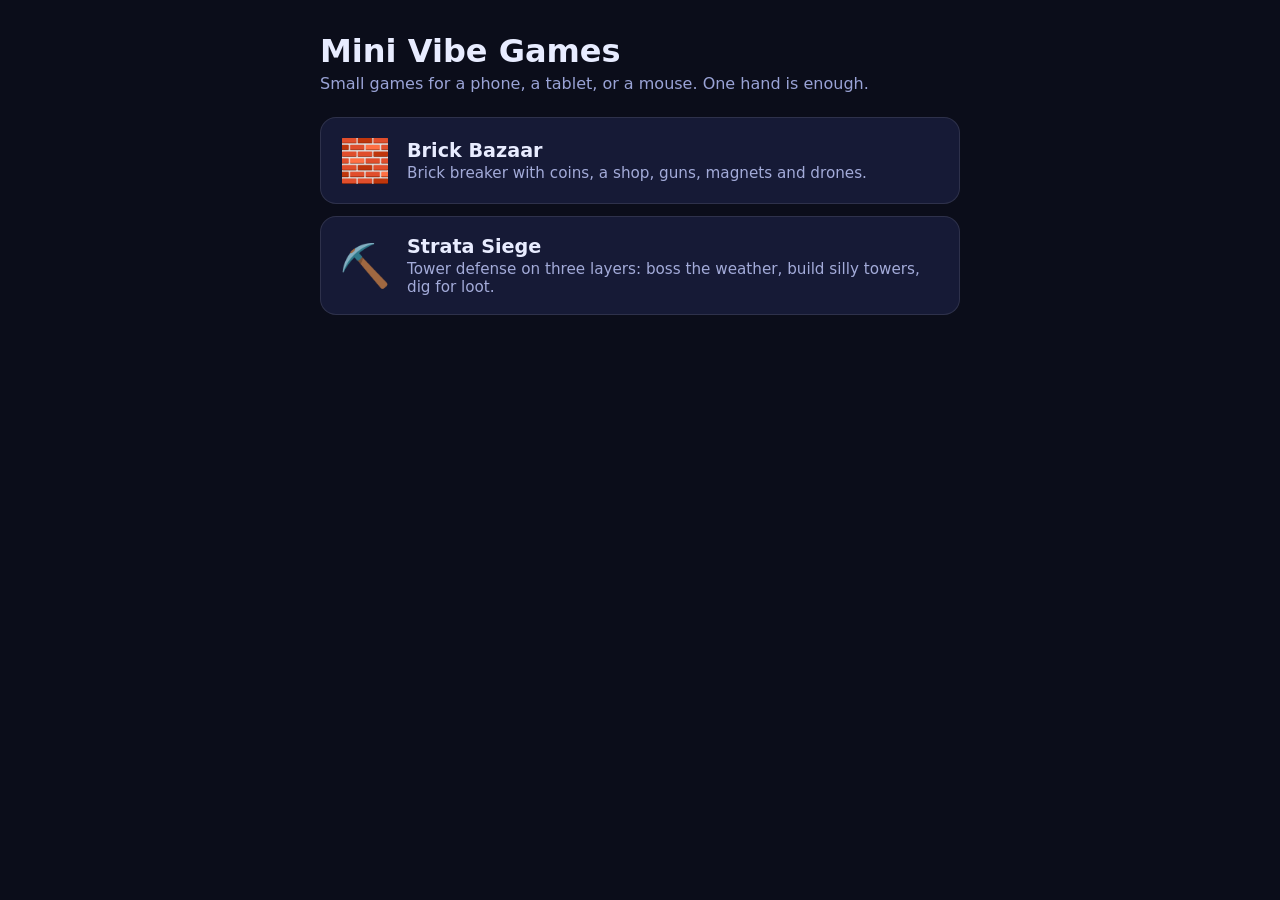
==== index.html @ 686770f0 "Add Strata Siege: three-layer tower defense with weather, digging and a gem shop Sky: a movable clou" ====
<!doctype html>
<html lang="en">
<head>
<meta charset="utf-8">
<meta name="viewport" content="width=device-width, initial-scale=1, viewport-fit=cover">
<meta name="theme-color" content="#0b0d1a">
<title>Mini Vibe Games</title>
<style>
  :root { color-scheme: dark; }
  body { margin: 0; min-height: 100vh; background: #0b0d1a; color: #e8ecff;
    font-family: system-ui, -apple-system, "Segoe UI", Roboto, sans-serif; }
  main { max-width: 640px; margin: 0 auto; padding: 32px 16px; }
  h1 { font-size: 2rem; margin: 0 0 4px; }
  p { color: #9aa3d6; margin: 0 0 24px; }
  a.game { display: flex; gap: 16px; align-items: center; padding: 18px; border-radius: 16px;
    background: #161a36; border: 1px solid #ffffff1a; color: inherit; text-decoration: none; margin-bottom: 12px; }
  a.game:active { transform: scale(0.98); }
  .icon { font-size: 2.6rem; }
  .name { font-weight: 800; font-size: 1.2rem; }
  .desc { color: #a3abd9; font-size: 0.95rem; margin-top: 2px; }
</style>
</head>
<body>
<main>
  <h1>Mini Vibe Games</h1>
  <p>Small games for a phone, a tablet, or a mouse. One hand is enough.</p>
  <a class="game" href="brick-bazaar/">
    <span class="icon">🧱</span>
    <span><span class="name">Brick Bazaar</span>
      <span class="desc" style="display:block">Brick breaker with coins, a shop, guns, magnets and drones.</span></span>
  </a>
  <a class="game" href="strata-siege/">
    <span class="icon">⛏️</span>
    <span><span class="name">Strata Siege</span>
      <span class="desc" style="display:block">Tower defense on three layers: boss the weather, build silly towers, dig for loot.</span></span>
  </a>
</main>
</body>
</html>
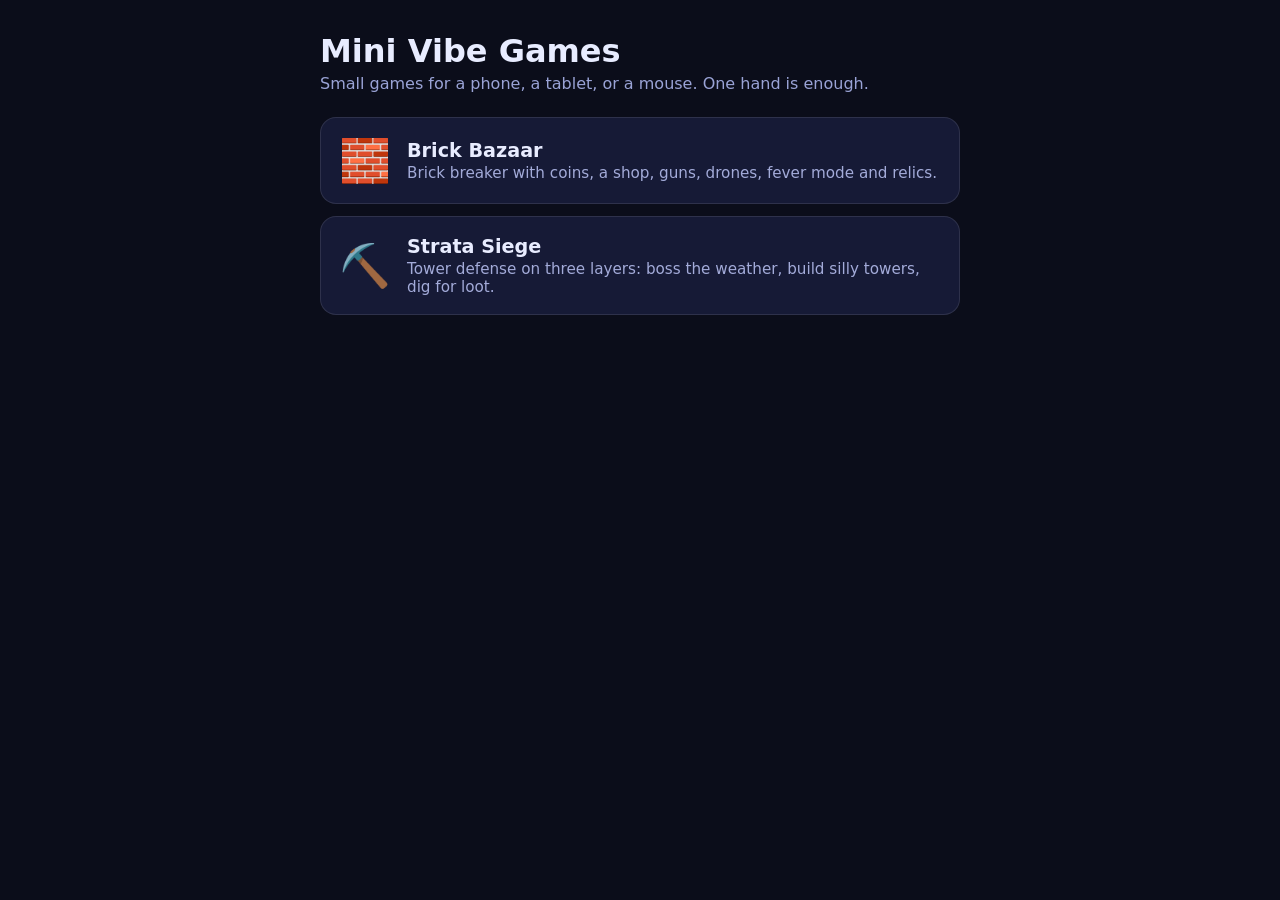
==== commit 8ec0baa2: "feat(brick-bazaar): fever mode, relics, new bricks, synth music and rebalance Mechanics: fever gauge" ====
--- a/index.html
+++ b/index.html
@@ -27,7 +27,7 @@
   <a class="game" href="brick-bazaar/">
     <span class="icon">🧱</span>
     <span><span class="name">Brick Bazaar</span>
-      <span class="desc" style="display:block">Brick breaker with coins, a shop, guns, magnets and drones.</span></span>
+      <span class="desc" style="display:block">Brick breaker with coins, a shop, guns, drones, fever mode and relics.</span></span>
   </a>
   <a class="game" href="strata-siege/">
     <span class="icon">⛏️</span>
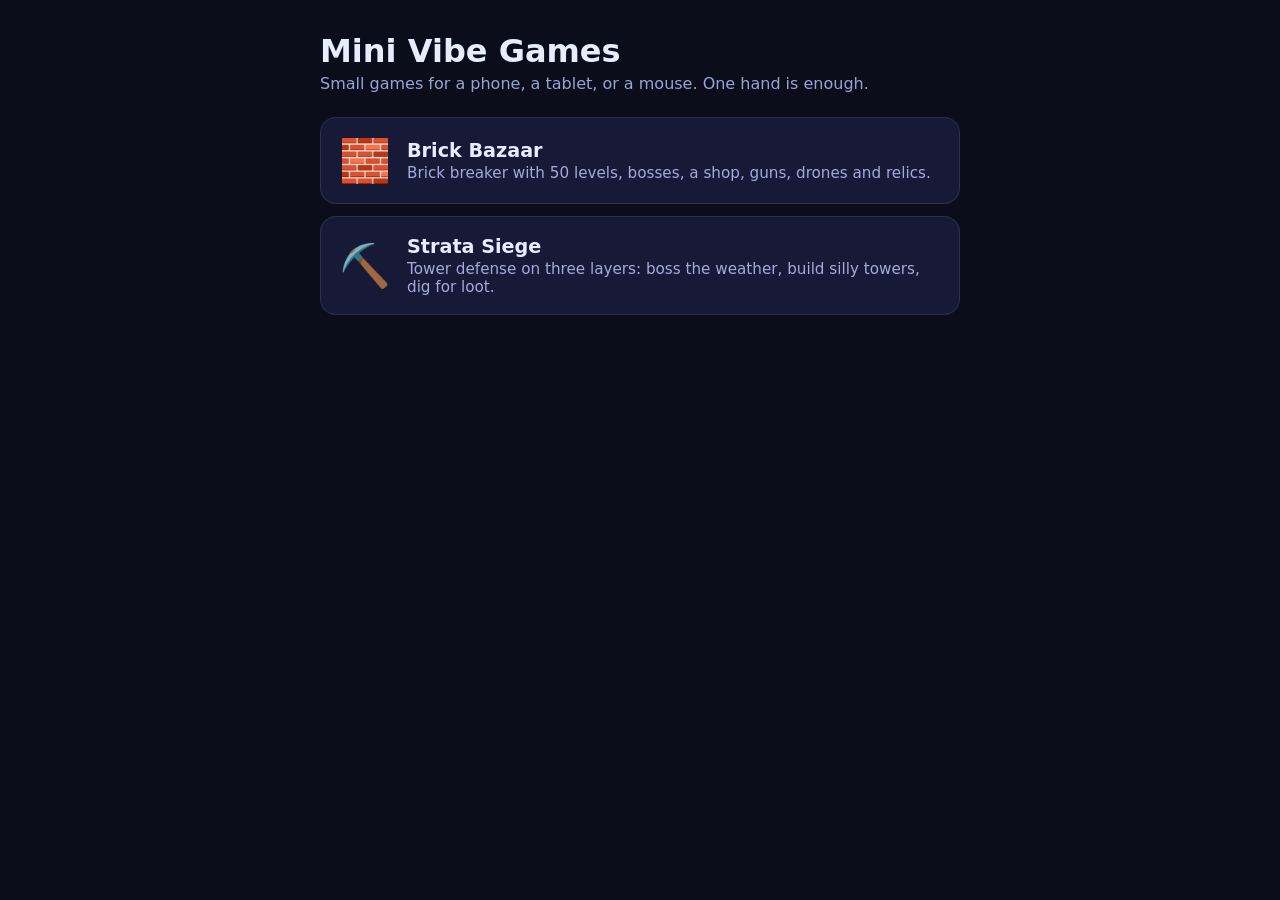
==== commit eb6ee4a5: "feat(brick-bazaar): 50 levels, five bosses, self-reloading guns, richer music Music: five channels w" ====
--- a/index.html
+++ b/index.html
@@ -27,7 +27,7 @@
   <a class="game" href="brick-bazaar/">
     <span class="icon">🧱</span>
     <span><span class="name">Brick Bazaar</span>
-      <span class="desc" style="display:block">Brick breaker with coins, a shop, guns, drones, fever mode and relics.</span></span>
+      <span class="desc" style="display:block">Brick breaker with 50 levels, bosses, a shop, guns, drones and relics.</span></span>
   </a>
   <a class="game" href="strata-siege/">
     <span class="icon">⛏️</span>
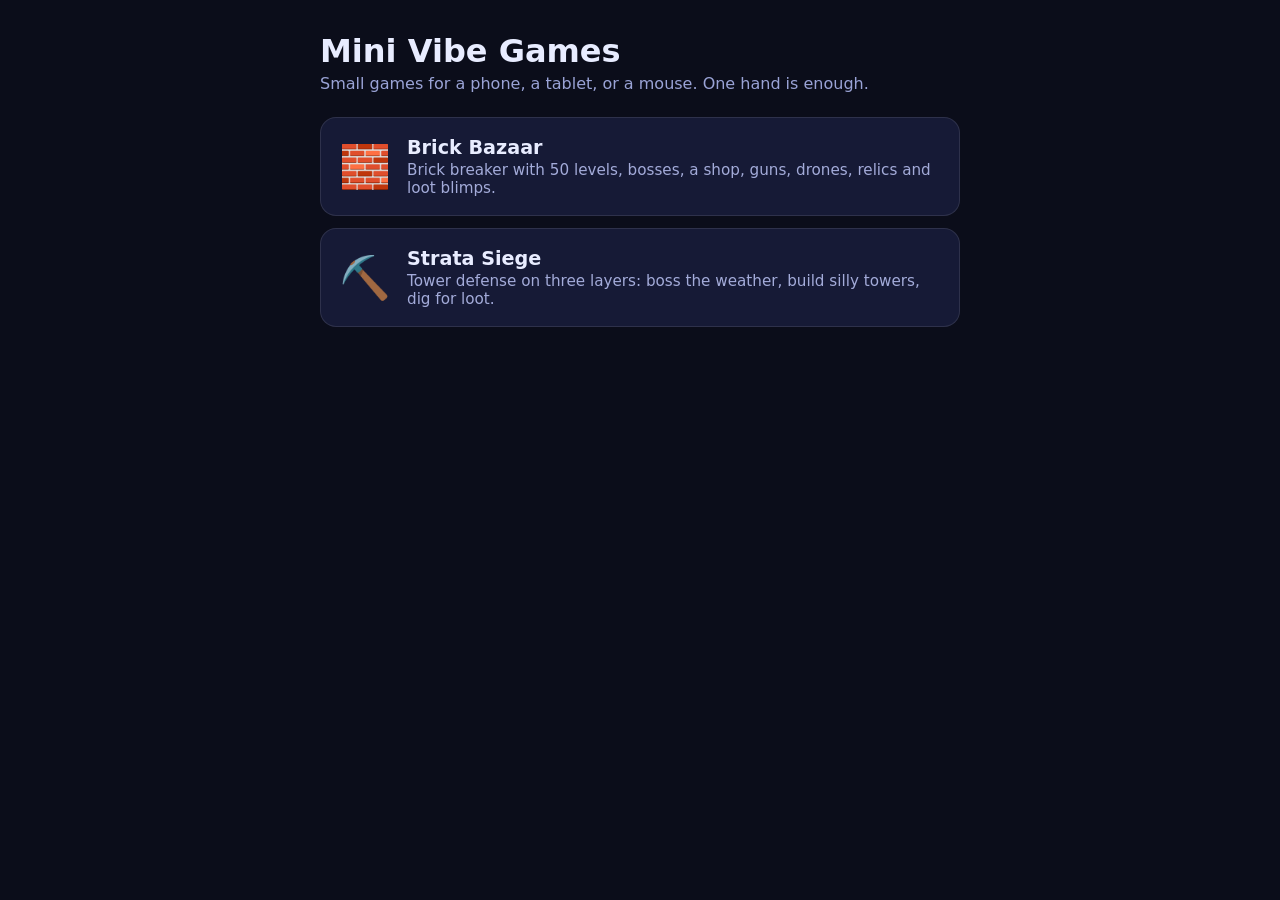
==== commit d23e55e2: "feat(brick-bazaar): heat, a real clock, more blimps, a bigger shop - Heat: clear times change the br" ====
--- a/index.html
+++ b/index.html
@@ -27,7 +27,7 @@
   <a class="game" href="brick-bazaar/">
     <span class="icon">🧱</span>
     <span><span class="name">Brick Bazaar</span>
-      <span class="desc" style="display:block">Brick breaker with 50 levels, bosses, a shop, guns, drones and relics.</span></span>
+      <span class="desc" style="display:block">Brick breaker with 50 levels, bosses, a shop, guns, drones, relics and loot blimps.</span></span>
   </a>
   <a class="game" href="strata-siege/">
     <span class="icon">⛏️</span>
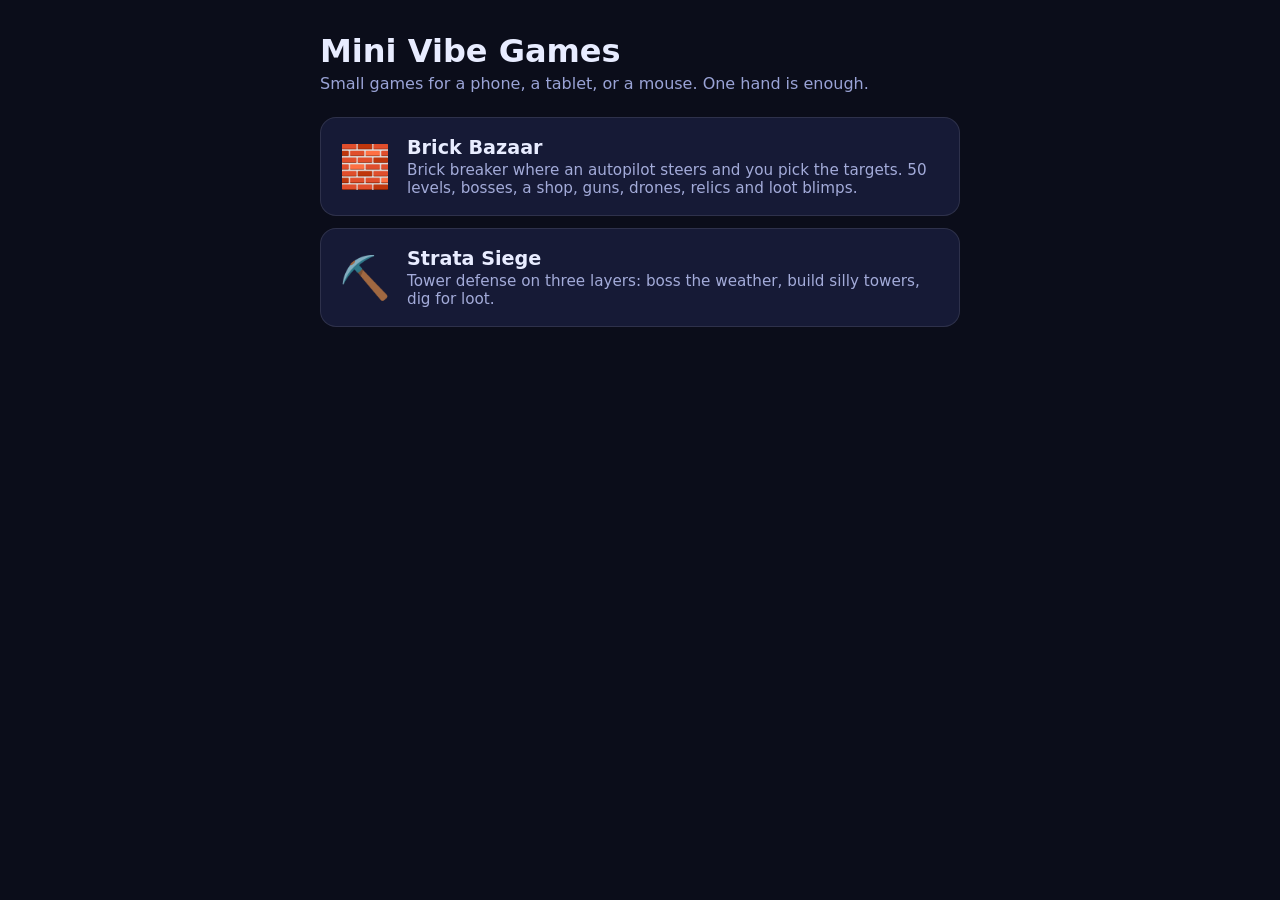
==== commit 92bfd255: "feat(brick-bazaar): autopilot paddle, tap marks, manual grip An autopilot (Pip) moves the paddle. A " ====
--- a/index.html
+++ b/index.html
@@ -27,7 +27,7 @@
   <a class="game" href="brick-bazaar/">
     <span class="icon">🧱</span>
     <span><span class="name">Brick Bazaar</span>
-      <span class="desc" style="display:block">Brick breaker with 50 levels, bosses, a shop, guns, drones, relics and loot blimps.</span></span>
+      <span class="desc" style="display:block">Brick breaker where an autopilot steers and you pick the targets. 50 levels, bosses, a shop, guns, drones, relics and loot blimps.</span></span>
   </a>
   <a class="game" href="strata-siege/">
     <span class="icon">⛏️</span>
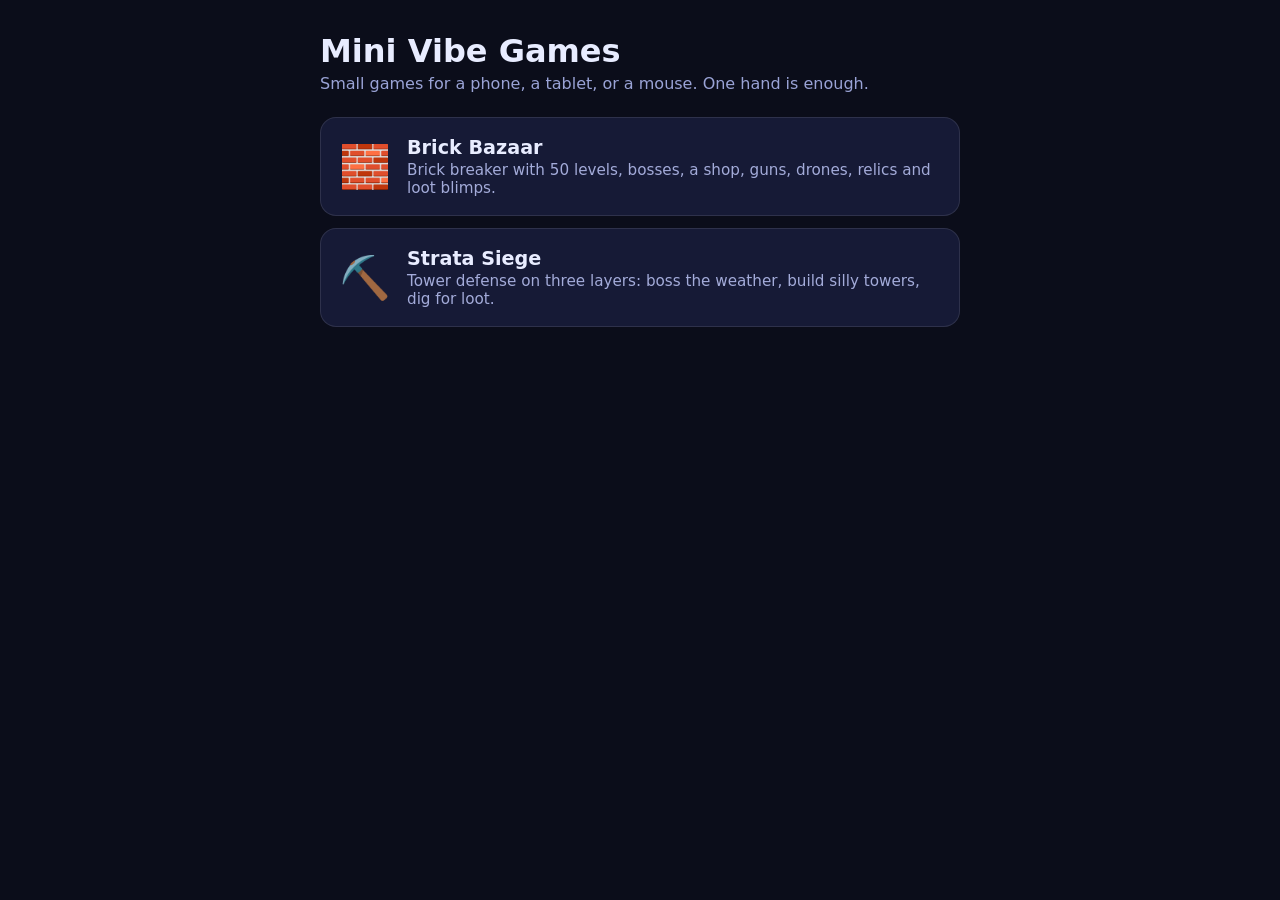
==== commit 13c364de: "feat(brick-bazaar): manual paddle back, Pip's pins, events, rival crow The autopilot control is gone" ====
--- a/index.html
+++ b/index.html
@@ -27,7 +27,7 @@
   <a class="game" href="brick-bazaar/">
     <span class="icon">🧱</span>
     <span><span class="name">Brick Bazaar</span>
-      <span class="desc" style="display:block">Brick breaker where an autopilot steers and you pick the targets. 50 levels, bosses, a shop, guns, drones, relics and loot blimps.</span></span>
+      <span class="desc" style="display:block">Brick breaker with 50 levels, bosses, a shop, guns, drones, relics and loot blimps.</span></span>
   </a>
   <a class="game" href="strata-siege/">
     <span class="icon">⛏️</span>
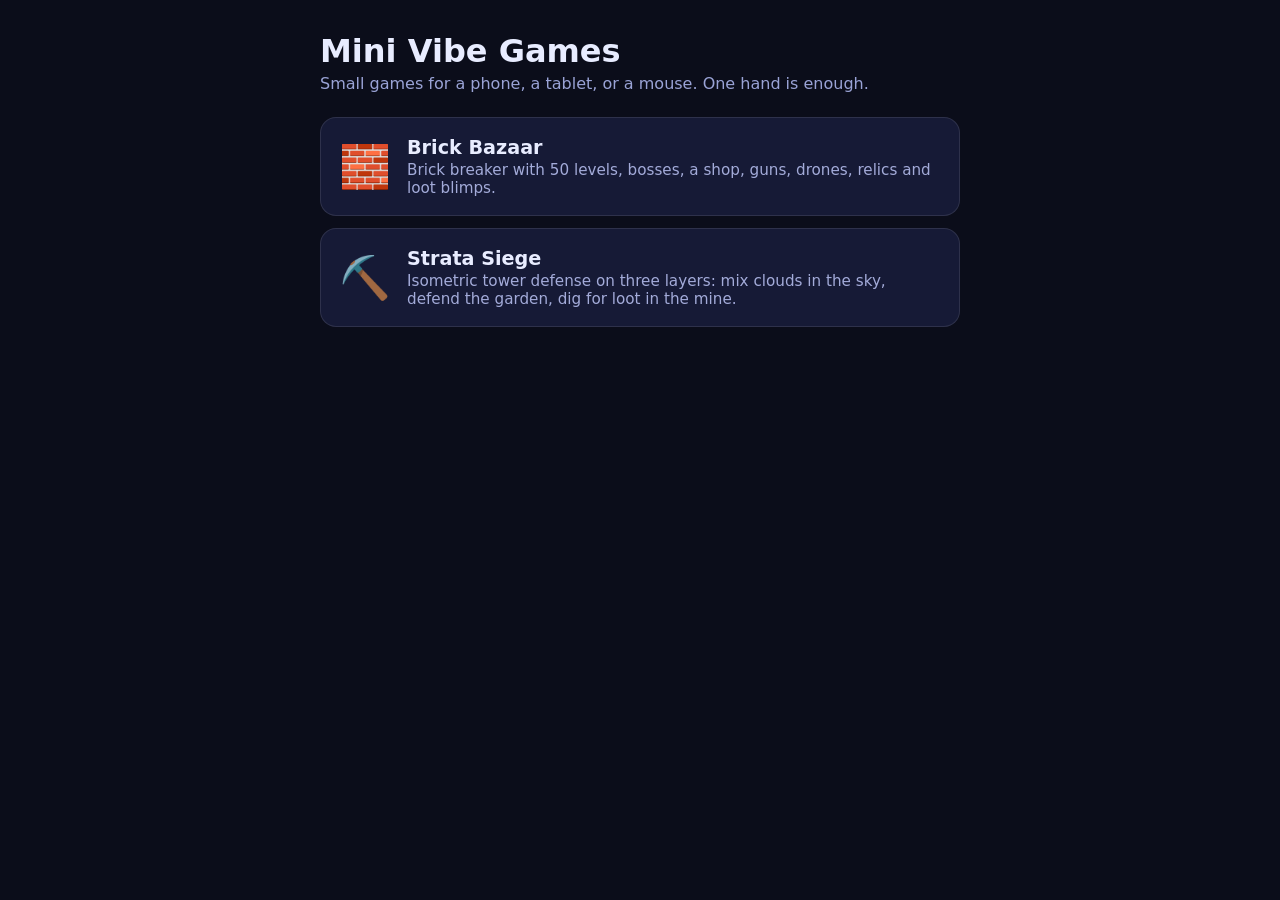
==== commit 65214940: "Strata Siege: rebuild as an isometric game with one visible layer The view is now a 2:1 isometric ma" ====
--- a/index.html
+++ b/index.html
@@ -32,7 +32,7 @@
   <a class="game" href="strata-siege/">
     <span class="icon">⛏️</span>
     <span><span class="name">Strata Siege</span>
-      <span class="desc" style="display:block">Tower defense on three layers: boss the weather, build silly towers, dig for loot.</span></span>
+      <span class="desc" style="display:block">Isometric tower defense on three layers: mix clouds in the sky, defend the garden, dig for loot in the mine.</span></span>
   </a>
 </main>
 </body>
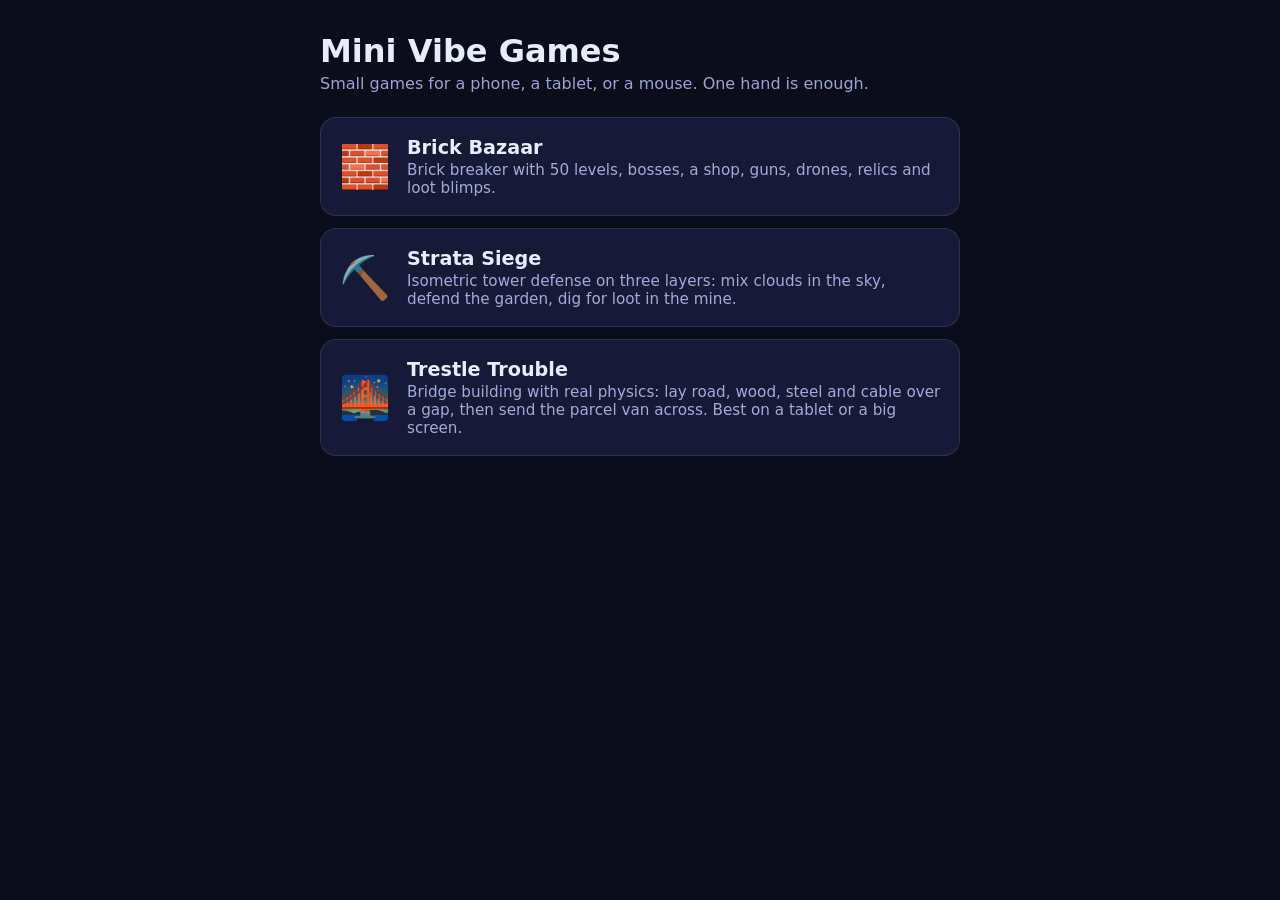
==== commit c7ece16b: "Add Trestle Trouble: a bridge-building physics game Twelve gaps to span with road, wood, steel and c" ====
--- a/index.html
+++ b/index.html
@@ -34,6 +34,11 @@
     <span><span class="name">Strata Siege</span>
       <span class="desc" style="display:block">Isometric tower defense on three layers: mix clouds in the sky, defend the garden, dig for loot in the mine.</span></span>
   </a>
+  <a class="game" href="trestle-trouble/">
+    <span class="icon">🌉</span>
+    <span><span class="name">Trestle Trouble</span>
+      <span class="desc" style="display:block">Bridge building with real physics: lay road, wood, steel and cable over a gap, then send the parcel van across. Best on a tablet or a big screen.</span></span>
+  </a>
 </main>
 </body>
 </html>
